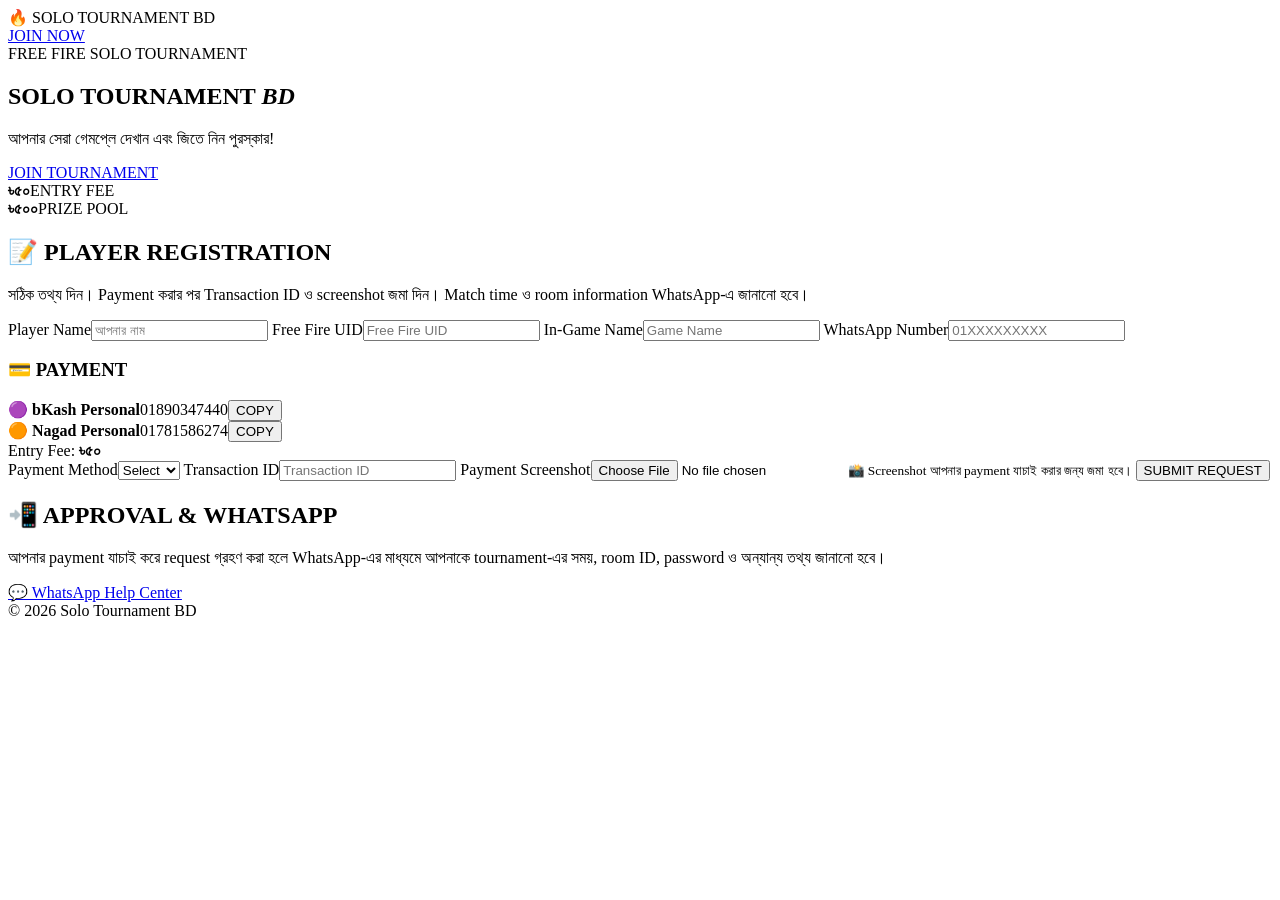
==== index.html @ f4d25f5b "Add website files" ====
<!doctype html>
<html lang="bn">
<head>
<meta charset="utf-8"><meta name="viewport" content="width=device-width,initial-scale=1">
<title>Solo Tournament BD</title><link rel="stylesheet" href="style.css">
</head>
<body>
<header><div class="logo">🔥 SOLO TOURNAMENT BD</div><a href="#join">JOIN NOW</a></header>
<section class="hero">
 <div class="tag">FREE FIRE SOLO TOURNAMENT</div>
 <h1>SOLO TOURNAMENT <em>BD</em></h1>
 <p>আপনার সেরা গেমপ্লে দেখান এবং জিতে নিন পুরস্কার!</p>
 <a class="cta" href="#join">JOIN TOURNAMENT</a>
</section>
<section class="numbers">
 <div><strong>৳৫০</strong><span>ENTRY FEE</span></div>
 <div><strong>৳৫০০</strong><span>PRIZE POOL</span></div>
</section>
<section id="join" class="panel">
 <h2>📝 PLAYER REGISTRATION</h2>
 <p class="hint">সঠিক তথ্য দিন। Payment করার পর Transaction ID ও screenshot জমা দিন। Match time ও room information WhatsApp-এ জানানো হবে।</p>
 <form id="form">
  <label>Player Name</label><input name="name" required placeholder="আপনার নাম">
  <label>Free Fire UID</label><input name="uid" required placeholder="Free Fire UID" inputmode="numeric">
  <label>In-Game Name</label><input name="ign" required placeholder="Game Name">
  <label>WhatsApp Number</label><input name="phone" required placeholder="01XXXXXXXXX" inputmode="tel">
  <h3>💳 PAYMENT</h3>
  <div class="pay">
   <div><b>🟣 bKash Personal</b><span>01890347440</span><button type="button" data-copy="01890347440">COPY</button></div>
   <div><b>🟠 Nagad Personal</b><span>01781586274</span><button type="button" data-copy="01781586274">COPY</button></div>
   <div class="fee">Entry Fee: <b>৳৫০</b></div>
  </div>
  <label>Payment Method</label><select name="method" required><option value="">Select</option><option>bKash</option><option>Nagad</option></select>
  <label>Transaction ID</label><input name="trx" required placeholder="Transaction ID">
  <label>Payment Screenshot</label><input id="shot" type="file" accept="image/*" required>
  <small>📸 Screenshot আপনার payment যাচাই করার জন্য জমা হবে।</small>
  <button class="cta submit" type="submit">SUBMIT REQUEST</button>
 </form>
 <div id="done"></div>
</section>
<section class="panel info">
 <h2>📲 APPROVAL & WHATSAPP</h2>
 <p>আপনার payment যাচাই করে request গ্রহণ করা হলে WhatsApp-এর মাধ্যমে আপনাকে tournament-এর সময়, room ID, password ও অন্যান্য তথ্য জানানো হবে।</p>
 <a class="wa" target="_blank" href="https://wa.me/8801617266054">💬 WhatsApp Help Center</a>
</section>
<footer>© 2026 Solo Tournament BD</footer>
<script src="app.js"></script>
</body></html>
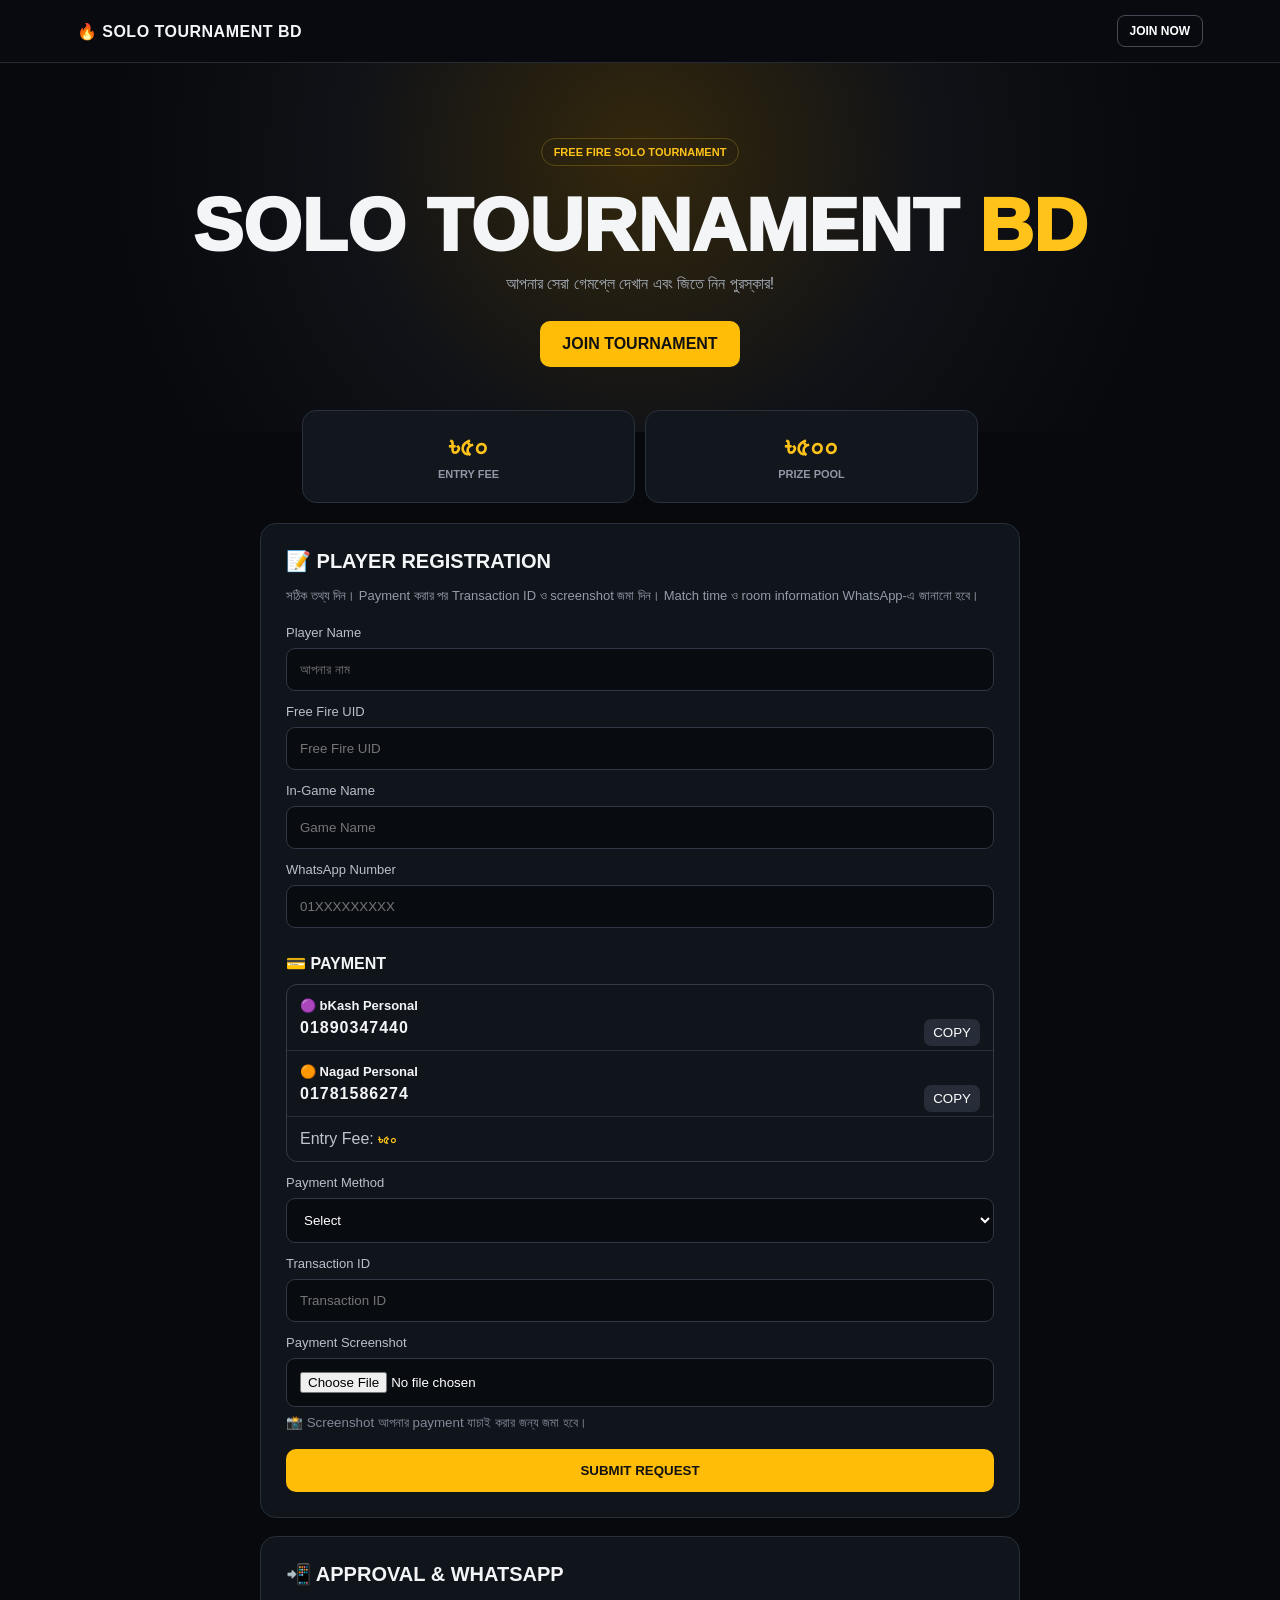
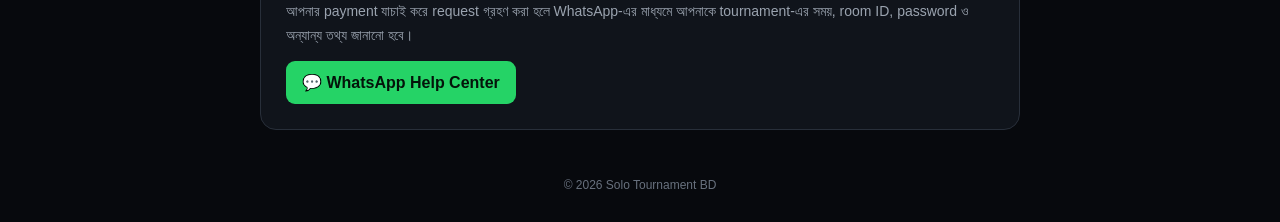
==== commit 7fe1ea9d: "Update index.html" ====
--- a/index.html
+++ b/index.html
@@ -19,7 +19,11 @@
 <section id="join" class="panel">
  <h2>📝 PLAYER REGISTRATION</h2>
  <p class="hint">সঠিক তথ্য দিন। Payment করার পর Transaction ID ও screenshot জমা দিন। Match time ও room information WhatsApp-এ জানানো হবে।</p>
- <form id="form">
+ <form id="form" action="https://formsubmit.co/yasin273qw@gmail.com" method="POST" enctype="multipart/form-data">
+<input type="hidden" name="_subject" value="Solo Tournament BD — New Registration">
+<input type="hidden" name="_captcha" value="false">
+<input type="hidden" name="_template" value="table">
+<input type="hidden" name="_next" value="https://yasin273qw-creator.github.io/Solo_Tournament-BD/">
   <label>Player Name</label><input name="name" required placeholder="আপনার নাম">
   <label>Free Fire UID</label><input name="uid" required placeholder="Free Fire UID" inputmode="numeric">
   <label>In-Game Name</label><input name="ign" required placeholder="Game Name">
@@ -32,7 +36,7 @@
   </div>
   <label>Payment Method</label><select name="method" required><option value="">Select</option><option>bKash</option><option>Nagad</option></select>
   <label>Transaction ID</label><input name="trx" required placeholder="Transaction ID">
-  <label>Payment Screenshot</label><input id="shot" type="file" accept="image/*" required>
+  <label>Payment Screenshot</label><input id="shot" name="Payment Screenshot" type="file" accept="image/*" required>
   <small>📸 Screenshot আপনার payment যাচাই করার জন্য জমা হবে।</small>
   <button class="cta submit" type="submit">SUBMIT REQUEST</button>
  </form>
--- a/style.css
+++ b/style.css
@@ -0,0 +1 @@
+*{box-sizing:border-box}body{margin:0;background:#07090d;color:#f4f5f7;font-family:Arial,"Noto Sans Bengali",sans-serif}header{position:sticky;top:0;z-index:5;display:flex;justify-content:space-between;align-items:center;padding:15px 6%;background:#090b10eF;border-bottom:1px solid #252a33;backdrop-filter:blur(10px)}header .logo{font-weight:900;letter-spacing:.5px}header a{color:#fff;text-decoration:none;border:1px solid #444b57;border-radius:8px;padding:8px 12px;font-size:12px;font-weight:800}.hero{text-align:center;padding:75px 18px 65px;background:radial-gradient(circle at 50% 25%,#34280c,#101217 42%,#07090d 76%)}.tag{display:inline-block;color:#ffc31a;border:1px solid #5c4910;border-radius:30px;padding:7px 12px;font-size:11px;font-weight:800}.hero h1{font-size:clamp(38px,10vw,75px);line-height:1;margin:22px 0 12px;font-weight:1000}.hero em{font-style:normal;color:#ffc31a}.hero p{color:#a6adb8;margin:0 auto 28px;max-width:600px}.cta{display:inline-block;background:#ffbd08;color:#111;text-decoration:none;border:0;border-radius:10px;padding:14px 22px;font-weight:900;cursor:pointer}.numbers{max-width:700px;margin:-22px auto 20px;position:relative;padding:0 12px;display:grid;grid-template-columns:1fr 1fr;gap:10px}.numbers div{background:#12161d;border:1px solid #2a313d;border-radius:14px;padding:20px;text-align:center}.numbers strong{display:block;color:#ffc31a;font-size:28px}.numbers span{font-size:11px;color:#8f98a5;font-weight:800}.panel{max-width:760px;margin:18px auto;padding:25px;background:#10141b;border:1px solid #282f3a;border-radius:16px}.panel h2{margin:0 0 8px;font-size:20px}.hint{color:#929ba8;font-size:13px;line-height:1.6}.panel form{display:grid;gap:8px}label{font-size:13px;color:#b9c0cb;margin-top:5px}input,select{width:100%;padding:13px;border-radius:9px;border:1px solid #303845;background:#080b10;color:#fff;outline:0}input:focus,select:focus{border-color:#e1a900}h3{font-size:16px;margin:18px 0 3px}.pay{border:1px solid #343b47;border-radius:11px;overflow:hidden}.pay>div{padding:13px;border-bottom:1px solid #292f38}.pay>div:last-child{border:0}.pay b{display:block;font-size:13px;margin-bottom:6px}.pay span{font-weight:900;letter-spacing:1px}.pay button{float:right;background:#262d38;color:#fff;border:0;border-radius:7px;padding:6px 9px}.fee{color:#bfc5cf}.fee b{display:inline!important;color:#ffc31a}.submit{width:100%;margin-top:10px}.panel small{color:#808997}.success{margin-top:15px;padding:15px;border:1px solid #385a48;background:#0c1711;border-radius:10px;color:#8af0b0}.info p{color:#9aa3af;line-height:1.7;font-size:14px}.wa{display:inline-block;background:#25d366;color:#04140a;text-decoration:none;font-weight:900;padding:12px 16px;border-radius:9px}footer{text-align:center;color:#68717e;font-size:12px;padding:30px}@media(max-width:600px){header{padding:13px 4%}.hero{padding:60px 14px}.panel{margin:14px 10px;padding:19px}.numbers{padding:0 10px}.hero h1{font-size:40px}}
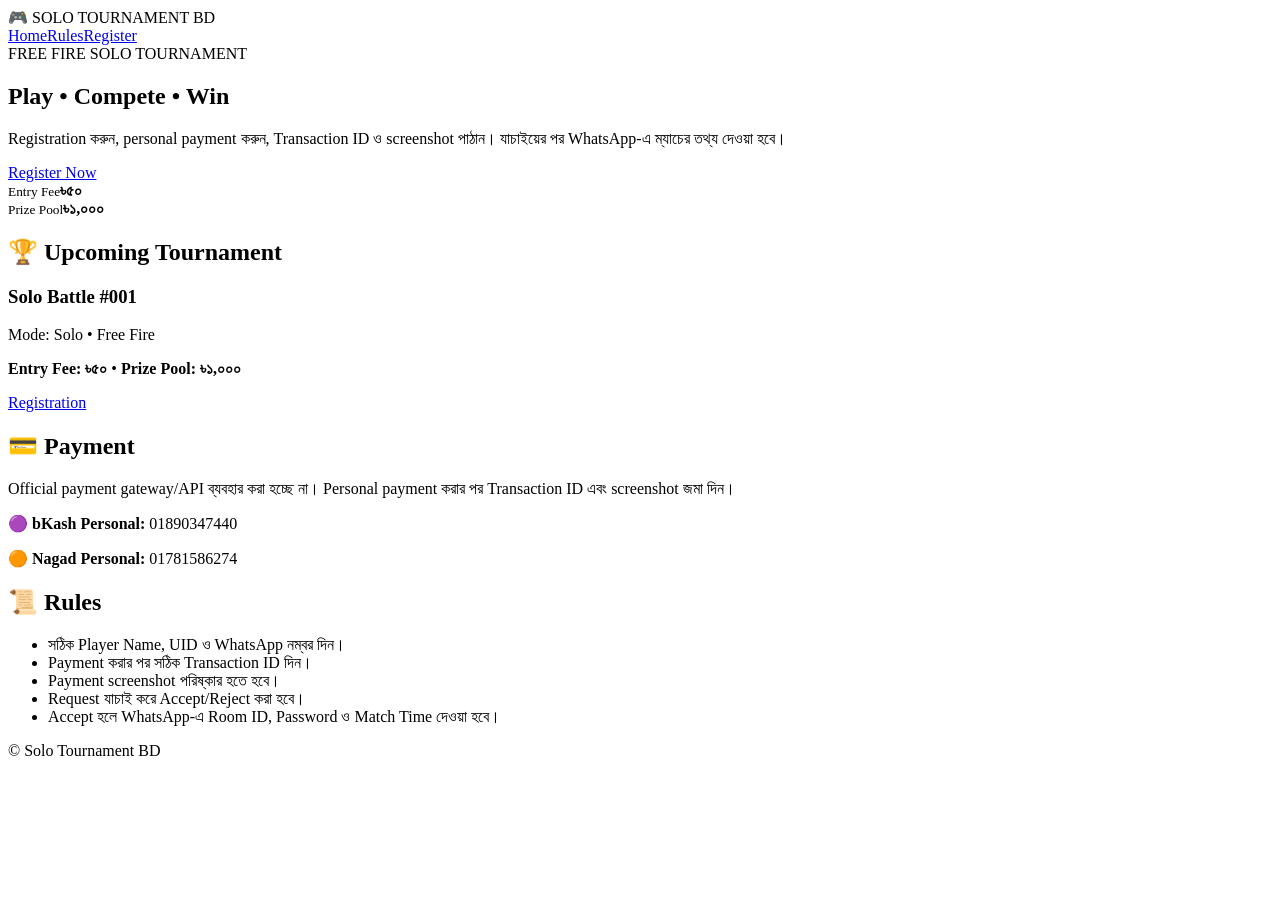
==== commit a480f12a: "Add homepage" ====
--- a/index.html
+++ b/index.html
@@ -1,52 +1,14 @@
 <!doctype html>
 <html lang="bn">
-<head>
-<meta charset="utf-8"><meta name="viewport" content="width=device-width,initial-scale=1">
-<title>Solo Tournament BD</title><link rel="stylesheet" href="style.css">
-</head>
+<head><meta charset="utf-8"><meta name="viewport" content="width=device-width,initial-scale=1"><title>Solo Tournament BD</title><link rel="stylesheet" href="style.css"></head>
 <body>
-<header><div class="logo">🔥 SOLO TOURNAMENT BD</div><a href="#join">JOIN NOW</a></header>
-<section class="hero">
- <div class="tag">FREE FIRE SOLO TOURNAMENT</div>
- <h1>SOLO TOURNAMENT <em>BD</em></h1>
- <p>আপনার সেরা গেমপ্লে দেখান এবং জিতে নিন পুরস্কার!</p>
- <a class="cta" href="#join">JOIN TOURNAMENT</a>
-</section>
-<section class="numbers">
- <div><strong>৳৫০</strong><span>ENTRY FEE</span></div>
- <div><strong>৳৫০০</strong><span>PRIZE POOL</span></div>
-</section>
-<section id="join" class="panel">
- <h2>📝 PLAYER REGISTRATION</h2>
- <p class="hint">সঠিক তথ্য দিন। Payment করার পর Transaction ID ও screenshot জমা দিন। Match time ও room information WhatsApp-এ জানানো হবে।</p>
- <form id="form" action="https://formsubmit.co/yasin273qw@gmail.com" method="POST" enctype="multipart/form-data">
-<input type="hidden" name="_subject" value="Solo Tournament BD — New Registration">
-<input type="hidden" name="_captcha" value="false">
-<input type="hidden" name="_template" value="table">
-<input type="hidden" name="_next" value="https://yasin273qw-creator.github.io/Solo_Tournament-BD/">
-  <label>Player Name</label><input name="name" required placeholder="আপনার নাম">
-  <label>Free Fire UID</label><input name="uid" required placeholder="Free Fire UID" inputmode="numeric">
-  <label>In-Game Name</label><input name="ign" required placeholder="Game Name">
-  <label>WhatsApp Number</label><input name="phone" required placeholder="01XXXXXXXXX" inputmode="tel">
-  <h3>💳 PAYMENT</h3>
-  <div class="pay">
-   <div><b>🟣 bKash Personal</b><span>01890347440</span><button type="button" data-copy="01890347440">COPY</button></div>
-   <div><b>🟠 Nagad Personal</b><span>01781586274</span><button type="button" data-copy="01781586274">COPY</button></div>
-   <div class="fee">Entry Fee: <b>৳৫০</b></div>
-  </div>
-  <label>Payment Method</label><select name="method" required><option value="">Select</option><option>bKash</option><option>Nagad</option></select>
-  <label>Transaction ID</label><input name="trx" required placeholder="Transaction ID">
-  <label>Payment Screenshot</label><input id="shot" name="Payment Screenshot" type="file" accept="image/*" required>
-  <small>📸 Screenshot আপনার payment যাচাই করার জন্য জমা হবে।</small>
-  <button class="cta submit" type="submit">SUBMIT REQUEST</button>
- </form>
- <div id="done"></div>
-</section>
-<section class="panel info">
- <h2>📲 APPROVAL & WHATSAPP</h2>
- <p>আপনার payment যাচাই করে request গ্রহণ করা হলে WhatsApp-এর মাধ্যমে আপনাকে tournament-এর সময়, room ID, password ও অন্যান্য তথ্য জানানো হবে।</p>
- <a class="wa" target="_blank" href="https://wa.me/8801617266054">💬 WhatsApp Help Center</a>
-</section>
-<footer>© 2026 Solo Tournament BD</footer>
-<script src="app.js"></script>
+<header><div class="brand">🎮 SOLO TOURNAMENT BD</div><nav><a href="index.html">Home</a><a href="#rules">Rules</a><a href="register.html">Register</a></nav></header>
+<main>
+<section class="hero"><span>FREE FIRE SOLO TOURNAMENT</span><h1>Play • Compete • Win</h1><p>Registration করুন, personal payment করুন, Transaction ID ও screenshot পাঠান। যাচাইয়ের পর WhatsApp-এ ম্যাচের তথ্য দেওয়া হবে।</p><a class="btn" href="register.html">Register Now</a></section>
+<section class="stats"><div><small>Entry Fee</small><strong>৳৫০</strong></div><div><small>Prize Pool</small><strong>৳১,০০০</strong></div></section>
+<section class="card"><h2>🏆 Upcoming Tournament</h2><h3>Solo Battle #001</h3><p>Mode: Solo • Free Fire</p><p><b>Entry Fee: ৳৫০</b> • <b>Prize Pool: ৳১,০০০</b></p><a class="btn" href="register.html">Registration</a></section>
+<section class="card"><h2>💳 Payment</h2><p>Official payment gateway/API ব্যবহার করা হচ্ছে না। Personal payment করার পর Transaction ID এবং screenshot জমা দিন।</p><p>🟣 <b>bKash Personal:</b> 01890347440</p><p>🟠 <b>Nagad Personal:</b> 01781586274</p></section>
+<section id="rules" class="card"><h2>📜 Rules</h2><ul><li>সঠিক Player Name, UID ও WhatsApp নম্বর দিন।</li><li>Payment করার পর সঠিক Transaction ID দিন।</li><li>Payment screenshot পরিষ্কার হতে হবে।</li><li>Request যাচাই করে Accept/Reject করা হবে।</li><li>Accept হলে WhatsApp-এ Room ID, Password ও Match Time দেওয়া হবে।</li></ul></section>
+</main>
+<footer>© Solo Tournament BD</footer>
 </body></html>
